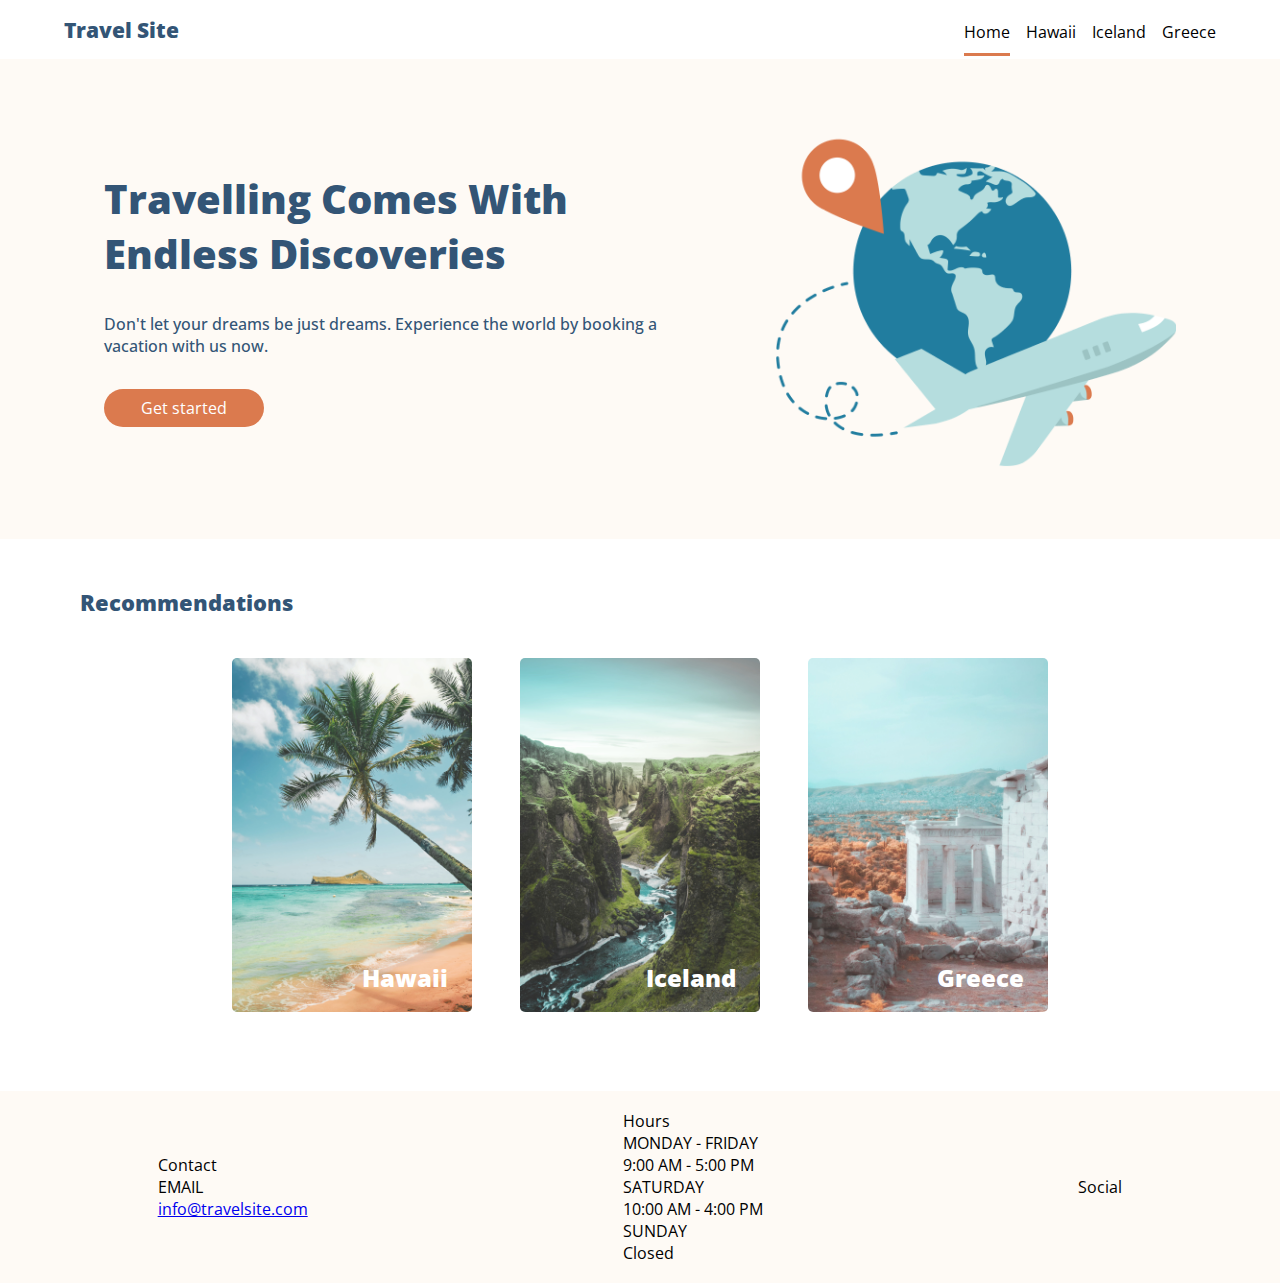
==== index.html @ d4d3b181 "update recommendations section" ====
<!DOCTYPE html>
<html lang="en">
  <head>
    <meta charset="UTF-8" />
    <meta name="viewport" content="width=device-width, initial-scale=1.0" />
    <link rel="stylesheet" href="./css/index.css" />
    <link rel="preconnect" href="https://fonts.googleapis.com">
    <link rel="preconnect" href="https://fonts.gstatic.com" crossorigin>
    <link href="https://fonts.googleapis.com/css2?family=Open+Sans:ital,wght@0,300;0,400;0,500;0,600;0,700;0,800;1,300;1,400;1,500;1,600;1,700;1,800&display=swap" rel="stylesheet">

    <title>Travel Site - Michael Sun Dela Cruz</title>
  </head>

  <body>
    <nav class="nav">
      <div class="nav__main">
        <h2 class="nav--travel-site"><a href="./index.html">Travel Site</a></h2>
      </div>
      <div class="nav__page-links">
        <a href="./index.html" class="nav--link">
          <div class="nav-link--box nav-link--active">Home</div></a
        >

        <a href="./pages/hawaii.html" class="nav--link"
          ><div class="nav-link--box">Hawaii</div></a
        >

        <a href="./pages/iceland.html" class="nav--link">
          <div class="nav-link--box">Iceland</div></a
        >

        <a href="./pages/greece.html" class="nav--link"
          ><div class="nav-link--box">Greece</div></a
        >
      </div>
    </nav>

    <main>
      <section class="hero">
        <div class="hero__description">
          <div class="hero__description__header">
            <h2 class="hero__description--header">
              Travelling Comes With Endless Discoveries
            </h2>
          </div>
          <div class="hero__description__text">
            <div class="hero__description--text">
              Don't let your dreams be just dreams. Experience the world by
              booking a vacation with us now.
            </div>
          </div>
          <div class="hero__description__button">
            <a href="" class="hero__button--link"><div class="hero__description--button">Get started</div></a>
          </div>
        </div>
        <div class="hero__image">
          <div class="hero--img"></div>
        </div>
      </section>

      <section class="recommendations-section">
        <h2 class="recommendations-section--recommendations">
          Recommendations
        </h2>

        <a href="./pages/hawaii.html">
          <div class="recommendations-section__card card--hawaii">Hawaii</div> </a
        ><a href="./pages/iceland.html">
          <div class="recommendations-section__card card--iceland">Iceland</div> </a
        ><a href="./pages/greece.html">
          <div class="recommendations-section__card card--greece">Greece</div>
        </a>
      </section>
    </main>
    <footer class="footer">
      <div class="footer__section">
        <div class="footer--header">Contact</div>
        <div class="footer--sub">EMAIL</div>
        <div class="footer--info">
          <a class="email-link" href="mailto:fake@email.address"
            >info@travelsite.com</a
          >
        </div>
      </div>
      <div class="footer__section">
        <div class="footer--header">Hours</div>
        <div class="footer__business-hours">
          <div class="footer__business-hours--m-f">
            <div class="footer--sub">MONDAY - FRIDAY</div>
            <div class="footer--info">9:00 AM - 5:00 PM</div>
          </div>
          <div class="footer__business-hours--sat">
            <div class="footer--sub">SATURDAY</div>
            <div class="footer--info">10:00 AM - 4:00 PM</div>
          </div>
          <div class="footer__business-hours--sun">
            <div class="footer--sub">SUNDAY</div>
            <div class="footer--info">Closed</div>
          </div>
        </div>
      </div>
      <div class="footer__section">
        <div class="footer--header">Social</div>
        <div class="footer--social-icons">
          <a href="instagram.com" target="_blank"
            ><div class="footer--icon"></div
          ></a>
          <a href="facebook.com" target="_blank"
            ><div class="footer--icon"></div
          ></a>
          <a href="twitter.com" target="_blank"
            ><div class="footer--icon"></div
          ></a>
        </div>
      </div>
    </footer>
  </body>
</html>
---- css/index.css ----
html,
body,
h2,
p {
  margin: 0;
  padding: 0;
}

* {
  font-family: "Open Sans";
}

.nav {
  width: 100%;
  height: 3.7rem;
  background: #ffffff;
  display: flex;
  flex-direction: row;
  justify-content: center;
  align-items: center;
  justify-content: space-between;
  align-items: baseline;
}
.nav__main {
  border-bottom: 0.22rem solid transparent;
}
.nav__main a,
.nav__main a:visited {
  color: #335576;
  text-decoration: none;
}
.nav--travel-site {
  color: #335576;
  font-weight: 800;
  font-size: 1.3rem;
  margin: 0 4rem;
  padding-top: 1rem;
}
.nav__page-links {
  display: flex;
  flex-direction: row;
  justify-content: center;
  align-items: center;
  gap: 1rem;
  margin: 0 4rem;
}
.nav__page-links a {
  font-size: 1rem;
  text-decoration: none;
  color: black;
}
.nav-link--box {
  padding: 1rem 0 0.6rem;
  border-bottom: 0.22rem solid transparent;
}
.nav-link--box:hover {
  border-bottom: 0.22rem solid #db7a4e;
  display: flex;
  flex-direction: row;
  justify-content: center;
  align-items: center;
  align-items: baseline;
}
.nav-link--active {
  border-bottom: 0.22rem solid #db7a4e;
}

.footer {
  width: 100%;
  height: 12rem;
  background: #fefaf5;
  display: flex;
  flex-direction: row;
  justify-content: center;
  align-items: center;
  justify-content: space-around;
}

.hero {
  background-color: #fefaf5;
  display: flex;
  flex-direction: row;
  justify-content: center;
  align-items: center;
  height: 30rem;
  gap: 7rem;
  color: #335576;
}
.hero__description {
  display: flex;
  flex-direction: column;
  justify-content: center;
  align-items: flex-start;
  gap: 2rem;
  width: 35rem;
  height: 100%;
}
.hero__description--header {
  font-size: 2.5rem;
  font-weight: 800;
}
.hero__description--text {
  font-size: 1rem;
  font-weight: 500;
}
.hero__description--button {
  display: flex;
  flex-direction: row;
  justify-content: center;
  align-items: center;
  background-color: #db7a4e;
  height: 2.4rem;
  width: 10rem;
  border-radius: 20rem;
}
.hero__button--link {
  font-size: 1rem;
  color: #ffffff;
  text-decoration: none;
}
.hero--img {
  background-image: url("../Images/hero.png");
  background-position: center;
  background-size: cover;
  background-repeat: no-repeat;
  width: 25rem;
  height: 21rem;
}

.recommendations-section {
  display: flex;
  flex-direction: row;
  justify-content: center;
  align-items: center;
  height: 32rem;
  padding-top: 2.5rem;
  color: #335576;
  position: relative;
  gap: 3rem;
}
.recommendations-section a {
  font-size: 1.5rem;
  font-weight: 800;
  color: #ffffff;
  text-decoration: none;
}
.recommendations-section--recommendations {
  position: absolute;
  top: 3rem;
  left: 5rem;
  font-size: 1.4rem;
  font-weight: 800;
}
.recommendations-section__card {
  display: flex;
  flex-direction: row;
  justify-content: center;
  align-items: center;
  align-items: flex-end;
  justify-content: flex-end;
  border-radius: 5px;
  padding: 0 1.5rem 1.1rem;
}

.card--hawaii {
  background-image: url("../Images/hawaii.jpg");
  background-position: center;
  background-size: cover;
  background-repeat: no-repeat;
  width: 12rem;
  height: 21rem;
}

.card--iceland {
  background-image: url("../Images/iceland.jpg");
  background-position: center;
  background-size: cover;
  background-repeat: no-repeat;
  width: 12rem;
  height: 21rem;
}

.card--greece {
  background-image: url("../Images/greece.jpg");
  background-position: center;
  background-size: cover;
  background-repeat: no-repeat;
  width: 12rem;
  height: 21rem;
}/*# sourceMappingURL=index.css.map */
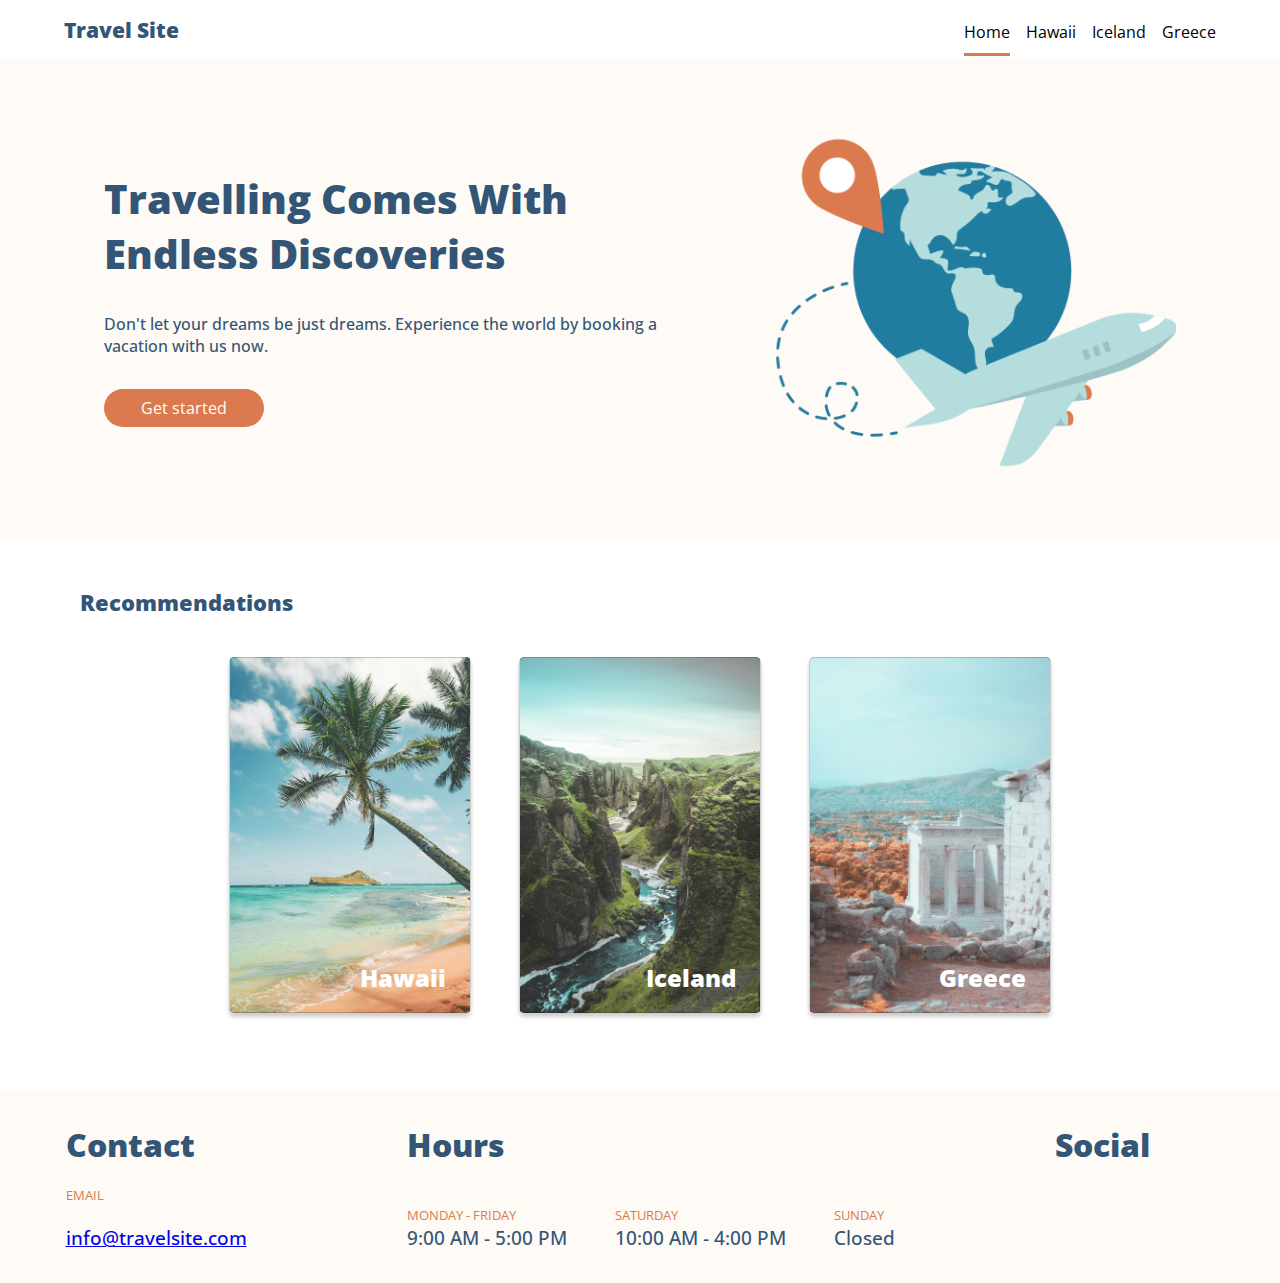
==== commit eed42643: "footer edits for 20230625" ====
--- a/index.html
+++ b/index.html
@@ -102,15 +102,15 @@
       <div class="footer__section">
         <div class="footer--header">Social</div>
         <div class="footer--social-icons">
-          <a href="instagram.com" target="_blank"
-            ><div class="footer--icon"></div
-          ></a>
-          <a href="facebook.com" target="_blank"
-            ><div class="footer--icon"></div
-          ></a>
-          <a href="twitter.com" target="_blank"
-            ><div class="footer--icon"></div
-          ></a>
+          <div><a href="instagram.com" target="_blank"
+            ><div class="footer--icon instagram-icon"></div
+          ></a></div>
+          <div><a href="facebook.com" target="_blank"
+            ><div class="footer--icon facebook-icon"></div
+          ></a></div>
+          <div><a href="twitter.com" target="_blank"
+            ><div class="footer--icon twitter-icon"></div
+          ></a></div>
         </div>
       </div>
     </footer>
--- a/css/index.css
+++ b/css/index.css
@@ -150,6 +150,7 @@
   left: 5rem;
   font-size: 1.4rem;
   font-weight: 800;
+  color: #335576;
 }
 .recommendations-section__card {
   display: flex;
@@ -158,6 +159,8 @@
   align-items: center;
   align-items: flex-end;
   justify-content: flex-end;
+  border: 1px solid rgba(0, 0, 0, 0.2);
+  box-shadow: 0px 4px 4px rgba(0, 0, 0, 0.2);
   border-radius: 5px;
   padding: 0 1.5rem 1.1rem;
 }
@@ -187,4 +190,74 @@
   background-repeat: no-repeat;
   width: 12rem;
   height: 21rem;
+}
+
+.footer {
+  display: flex;
+  flex-direction: row;
+  justify-content: center;
+  align-items: center;
+  align-items: flex-start;
+  gap: 10rem;
+}
+.footer__section {
+  height: 8rem;
+  display: flex;
+  flex-direction: column;
+  justify-content: space-between;
+  padding-top: 2rem;
+}
+.footer--header {
+  font-size: 2rem;
+  font-weight: 800;
+  color: #335576;
+}
+.footer--sub {
+  font-size: 0.8rem;
+  font-weight: 400;
+  color: #db7a4e;
+}
+.footer--info {
+  font-size: 1.2rem;
+  font-weight: 500;
+  color: #335576;
+}
+.footer__business-hours {
+  display: flex;
+  gap: 3rem;
+}
+.footer--social-icons {
+  display: flex;
+  gap: 2rem;
+  padding-top: 2rem;
+}
+
+.instagram-icon {
+  background-image: url("../icons/icon-instagram.png");
+  background-position: center;
+  background-size: cover;
+  background-repeat: no-repeat;
+  width: 2rem;
+  height: 2rem;
+  background-size: contain;
+}
+
+.facebook-icon {
+  background-image: url("../icons/icon-facebook.png");
+  background-position: center;
+  background-size: cover;
+  background-repeat: no-repeat;
+  width: 2rem;
+  height: 2rem;
+  background-size: contain;
+}
+
+.twitter-icon {
+  background-image: url("../icons/icon-twitter.png");
+  background-position: center;
+  background-size: cover;
+  background-repeat: no-repeat;
+  width: 2rem;
+  height: 2rem;
+  background-size: contain;
 }/*# sourceMappingURL=index.css.map */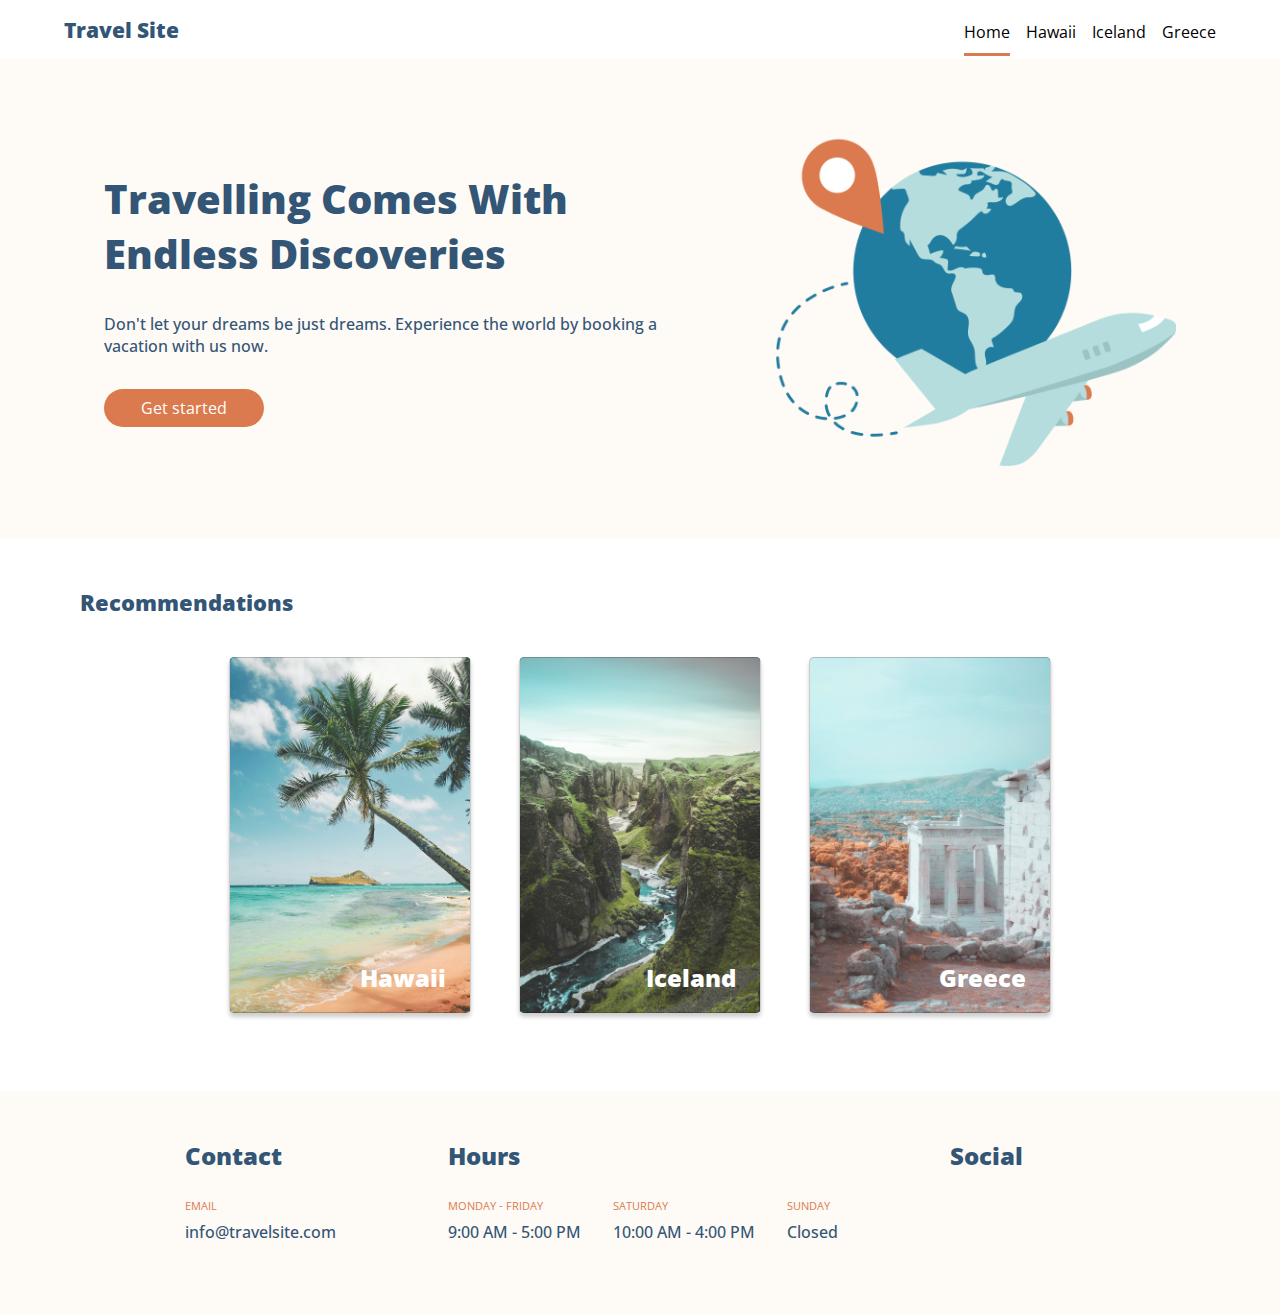
==== commit 2cf9d95f: "complete landing page" ====
--- a/index.html
+++ b/index.html
@@ -4,9 +4,12 @@
     <meta charset="UTF-8" />
     <meta name="viewport" content="width=device-width, initial-scale=1.0" />
     <link rel="stylesheet" href="./css/index.css" />
-    <link rel="preconnect" href="https://fonts.googleapis.com">
-    <link rel="preconnect" href="https://fonts.gstatic.com" crossorigin>
-    <link href="https://fonts.googleapis.com/css2?family=Open+Sans:ital,wght@0,300;0,400;0,500;0,600;0,700;0,800;1,300;1,400;1,500;1,600;1,700;1,800&display=swap" rel="stylesheet">
+    <link rel="preconnect" href="https://fonts.googleapis.com" />
+    <link rel="preconnect" href="https://fonts.gstatic.com" crossorigin />
+    <link
+      href="https://fonts.googleapis.com/css2?family=Open+Sans:ital,wght@0,300;0,400;0,500;0,600;0,700;0,800;1,300;1,400;1,500;1,600;1,700;1,800&display=swap"
+      rel="stylesheet"
+    />
 
     <title>Travel Site - Michael Sun Dela Cruz</title>
   </head>
@@ -38,19 +41,21 @@
     <main>
       <section class="hero">
         <div class="hero__description">
-          <div class="hero__description__header">
+          <div class="hero__header-container">
             <h2 class="hero__description--header">
               Travelling Comes With Endless Discoveries
             </h2>
           </div>
-          <div class="hero__description__text">
+          <div class="hero__text-container">
             <div class="hero__description--text">
               Don't let your dreams be just dreams. Experience the world by
               booking a vacation with us now.
             </div>
           </div>
-          <div class="hero__description__button">
-            <a href="" class="hero__button--link"><div class="hero__description--button">Get started</div></a>
+          <div class="hero__button-container">
+            <a href="" class="hero__button--link"
+              ><div class="hero__description--button">Get started</div></a
+            >
           </div>
         </div>
         <div class="hero__image">
@@ -64,9 +69,13 @@
         </h2>
 
         <a href="./pages/hawaii.html">
-          <div class="recommendations-section__card card--hawaii">Hawaii</div> </a
+          <div class="recommendations-section__card card--hawaii">
+            Hawaii
+          </div> </a
         ><a href="./pages/iceland.html">
-          <div class="recommendations-section__card card--iceland">Iceland</div> </a
+          <div class="recommendations-section__card card--iceland">
+            Iceland
+          </div> </a
         ><a href="./pages/greece.html">
           <div class="recommendations-section__card card--greece">Greece</div>
         </a>
@@ -75,11 +84,13 @@
     <footer class="footer">
       <div class="footer__section">
         <div class="footer--header">Contact</div>
-        <div class="footer--sub">EMAIL</div>
-        <div class="footer--info">
-          <a class="email-link" href="mailto:fake@email.address"
-            >info@travelsite.com</a
-          >
+        <div class="footer__email-container">
+          <div class="footer--sub">EMAIL</div>
+          <div class="footer--info">
+            <a class="email-link" href="mailto:fake@email.address"
+              >info@travelsite.com</a
+            >
+          </div>
         </div>
       </div>
       <div class="footer__section">
@@ -102,15 +113,21 @@
       <div class="footer__section">
         <div class="footer--header">Social</div>
         <div class="footer--social-icons">
-          <div><a href="instagram.com" target="_blank"
-            ><div class="footer--icon instagram-icon"></div
-          ></a></div>
-          <div><a href="facebook.com" target="_blank"
-            ><div class="footer--icon facebook-icon"></div
-          ></a></div>
-          <div><a href="twitter.com" target="_blank"
-            ><div class="footer--icon twitter-icon"></div
-          ></a></div>
+          <div>
+            <a href="instagram.com" target="_blank"
+              ><div class="footer--icon instagram-icon"></div
+            ></a>
+          </div>
+          <div>
+            <a href="facebook.com" target="_blank"
+              ><div class="footer--icon facebook-icon"></div
+            ></a>
+          </div>
+          <div>
+            <a href="twitter.com" target="_blank"
+              ><div class="footer--icon twitter-icon"></div
+            ></a>
+          </div>
         </div>
       </div>
     </footer>
--- a/css/index.css
+++ b/css/index.css
@@ -16,8 +16,6 @@
   background: #ffffff;
   display: flex;
   flex-direction: row;
-  justify-content: center;
-  align-items: center;
   justify-content: space-between;
   align-items: baseline;
 }
@@ -58,7 +56,6 @@
   display: flex;
   flex-direction: row;
   justify-content: center;
-  align-items: center;
   align-items: baseline;
 }
 .nav-link--active {
@@ -67,13 +64,78 @@
 
 .footer {
   width: 100%;
-  height: 12rem;
+  height: 14rem;
   background: #fefaf5;
   display: flex;
   flex-direction: row;
   justify-content: center;
-  align-items: center;
-  justify-content: space-around;
+  align-items: flex-start;
+  gap: 7rem;
+}
+.footer a {
+  color: #335576;
+  text-decoration: none;
+}
+.footer__section {
+  height: 6.5rem;
+  display: flex;
+  flex-direction: column;
+  justify-content: space-between;
+  padding-top: 3rem;
+}
+.footer--header {
+  font-size: 1.5rem;
+  font-weight: 800;
+  color: #335576;
+}
+.footer--sub {
+  font-size: 0.7rem;
+  font-weight: 400;
+  color: #db7a4e;
+}
+.footer--info {
+  font-size: 1rem;
+  font-weight: 500;
+  color: #335576;
+  padding-top: 0.5rem;
+}
+.footer__business-hours {
+  display: flex;
+  gap: 2rem;
+}
+.footer--social-icons {
+  display: flex;
+  gap: 2rem;
+}
+
+.instagram-icon {
+  background-image: url("../icons/icon-instagram.png");
+  background-position: center;
+  background-size: cover;
+  background-repeat: no-repeat;
+  width: 1.7rem;
+  height: 1.7rem;
+  background-size: contain;
+}
+
+.facebook-icon {
+  background-image: url("../icons/icon-facebook.png");
+  background-position: center;
+  background-size: cover;
+  background-repeat: no-repeat;
+  width: 1.7rem;
+  height: 1.7rem;
+  background-size: contain;
+}
+
+.twitter-icon {
+  background-image: url("../icons/icon-twitter.png");
+  background-position: center;
+  background-size: cover;
+  background-repeat: no-repeat;
+  width: 1.7rem;
+  height: 1.7rem;
+  background-size: contain;
 }
 
 .hero {
@@ -155,8 +217,6 @@
 .recommendations-section__card {
   display: flex;
   flex-direction: row;
-  justify-content: center;
-  align-items: center;
   align-items: flex-end;
   justify-content: flex-end;
   border: 1px solid rgba(0, 0, 0, 0.2);
@@ -190,74 +250,4 @@
   background-repeat: no-repeat;
   width: 12rem;
   height: 21rem;
-}
-
-.footer {
-  display: flex;
-  flex-direction: row;
-  justify-content: center;
-  align-items: center;
-  align-items: flex-start;
-  gap: 10rem;
-}
-.footer__section {
-  height: 8rem;
-  display: flex;
-  flex-direction: column;
-  justify-content: space-between;
-  padding-top: 2rem;
-}
-.footer--header {
-  font-size: 2rem;
-  font-weight: 800;
-  color: #335576;
-}
-.footer--sub {
-  font-size: 0.8rem;
-  font-weight: 400;
-  color: #db7a4e;
-}
-.footer--info {
-  font-size: 1.2rem;
-  font-weight: 500;
-  color: #335576;
-}
-.footer__business-hours {
-  display: flex;
-  gap: 3rem;
-}
-.footer--social-icons {
-  display: flex;
-  gap: 2rem;
-  padding-top: 2rem;
-}
-
-.instagram-icon {
-  background-image: url("../icons/icon-instagram.png");
-  background-position: center;
-  background-size: cover;
-  background-repeat: no-repeat;
-  width: 2rem;
-  height: 2rem;
-  background-size: contain;
-}
-
-.facebook-icon {
-  background-image: url("../icons/icon-facebook.png");
-  background-position: center;
-  background-size: cover;
-  background-repeat: no-repeat;
-  width: 2rem;
-  height: 2rem;
-  background-size: contain;
-}
-
-.twitter-icon {
-  background-image: url("../icons/icon-twitter.png");
-  background-position: center;
-  background-size: cover;
-  background-repeat: no-repeat;
-  width: 2rem;
-  height: 2rem;
-  background-size: contain;
 }/*# sourceMappingURL=index.css.map */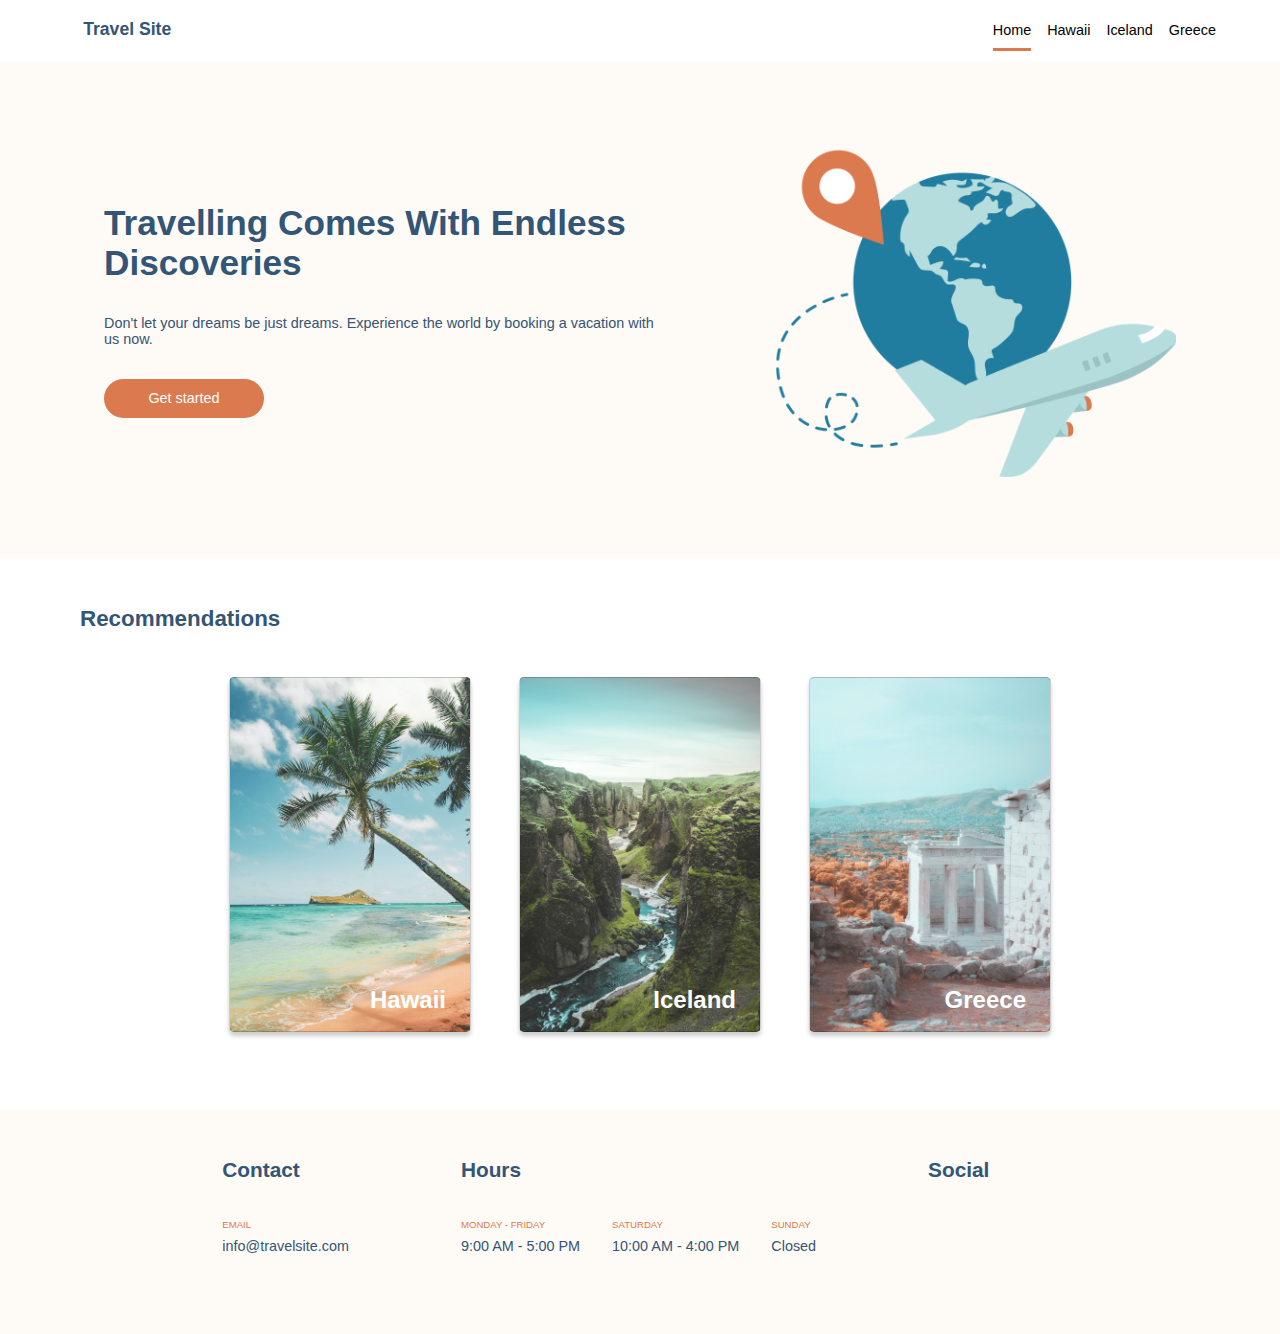
==== commit 75002136: "change font to Verdana, font-size adjustments" ====
--- a/index.html
+++ b/index.html
@@ -114,17 +114,17 @@
         <div class="footer--header">Social</div>
         <div class="footer--social-icons">
           <div>
-            <a href="instagram.com" target="_blank"
+            <a href="https://www.instagram.com" target="_blank"
               ><div class="footer--icon instagram-icon"></div
             ></a>
           </div>
           <div>
-            <a href="facebook.com" target="_blank"
+            <a href="https://www.facebook.com" target="_blank"
               ><div class="footer--icon facebook-icon"></div
             ></a>
           </div>
           <div>
-            <a href="twitter.com" target="_blank"
+            <a href="https://www.twitter.com" target="_blank"
               ><div class="footer--icon twitter-icon"></div
             ></a>
           </div>
--- a/css/index.css
+++ b/css/index.css
@@ -7,20 +7,23 @@
 }
 
 * {
-  font-family: "Open Sans";
+  font-family: Verdana, Geneva, sans-serif;
 }
 
 .nav {
   width: 100%;
-  height: 3.7rem;
+  height: 3.9rem;
   background: #ffffff;
   display: flex;
   flex-direction: row;
   justify-content: space-between;
+  align-content: center;
   align-items: baseline;
+  position: fixed;
 }
 .nav__main {
-  border-bottom: 0.22rem solid transparent;
+  border-bottom: 0.2rem solid transparent;
+  margin: 1.2rem;
 }
 .nav__main a,
 .nav__main a:visited {
@@ -30,9 +33,8 @@
 .nav--travel-site {
   color: #335576;
   font-weight: 800;
-  font-size: 1.3rem;
+  font-size: 1.1rem;
   margin: 0 4rem;
-  padding-top: 1rem;
 }
 .nav__page-links {
   display: flex;
@@ -43,23 +45,23 @@
   margin: 0 4rem;
 }
 .nav__page-links a {
-  font-size: 1rem;
+  font-size: 0.9rem;
   text-decoration: none;
   color: black;
 }
 .nav-link--box {
   padding: 1rem 0 0.6rem;
-  border-bottom: 0.22rem solid transparent;
+  border-bottom: 0.2rem solid transparent;
 }
 .nav-link--box:hover {
-  border-bottom: 0.22rem solid #db7a4e;
+  border-bottom: 0.2rem solid #db7a4e;
   display: flex;
   flex-direction: row;
   justify-content: center;
   align-items: baseline;
 }
 .nav-link--active {
-  border-bottom: 0.22rem solid #db7a4e;
+  border-bottom: 0.2rem solid #db7a4e;
 }
 
 .footer {
@@ -77,24 +79,24 @@
   text-decoration: none;
 }
 .footer__section {
-  height: 6.5rem;
+  height: 6rem;
   display: flex;
   flex-direction: column;
   justify-content: space-between;
   padding-top: 3rem;
 }
 .footer--header {
-  font-size: 1.5rem;
+  font-size: 1.3rem;
   font-weight: 800;
   color: #335576;
 }
 .footer--sub {
-  font-size: 0.7rem;
+  font-size: 0.6rem;
   font-weight: 400;
   color: #db7a4e;
 }
 .footer--info {
-  font-size: 1rem;
+  font-size: 0.9rem;
   font-weight: 500;
   color: #335576;
   padding-top: 0.5rem;
@@ -105,7 +107,7 @@
 }
 .footer--social-icons {
   display: flex;
-  gap: 2rem;
+  gap: 1.5rem;
 }
 
 .instagram-icon {
@@ -144,9 +146,10 @@
   flex-direction: row;
   justify-content: center;
   align-items: center;
-  height: 30rem;
+  height: 31rem;
   gap: 7rem;
   color: #335576;
+  padding-top: 3.9rem;
 }
 .hero__description {
   display: flex;
@@ -158,11 +161,11 @@
   height: 100%;
 }
 .hero__description--header {
-  font-size: 2.5rem;
+  font-size: 2.2rem;
   font-weight: 800;
 }
 .hero__description--text {
-  font-size: 1rem;
+  font-size: 0.9rem;
   font-weight: 500;
 }
 .hero__description--button {
@@ -176,7 +179,7 @@
   border-radius: 20rem;
 }
 .hero__button--link {
-  font-size: 1rem;
+  font-size: 0.9rem;
   color: #ffffff;
   text-decoration: none;
 }
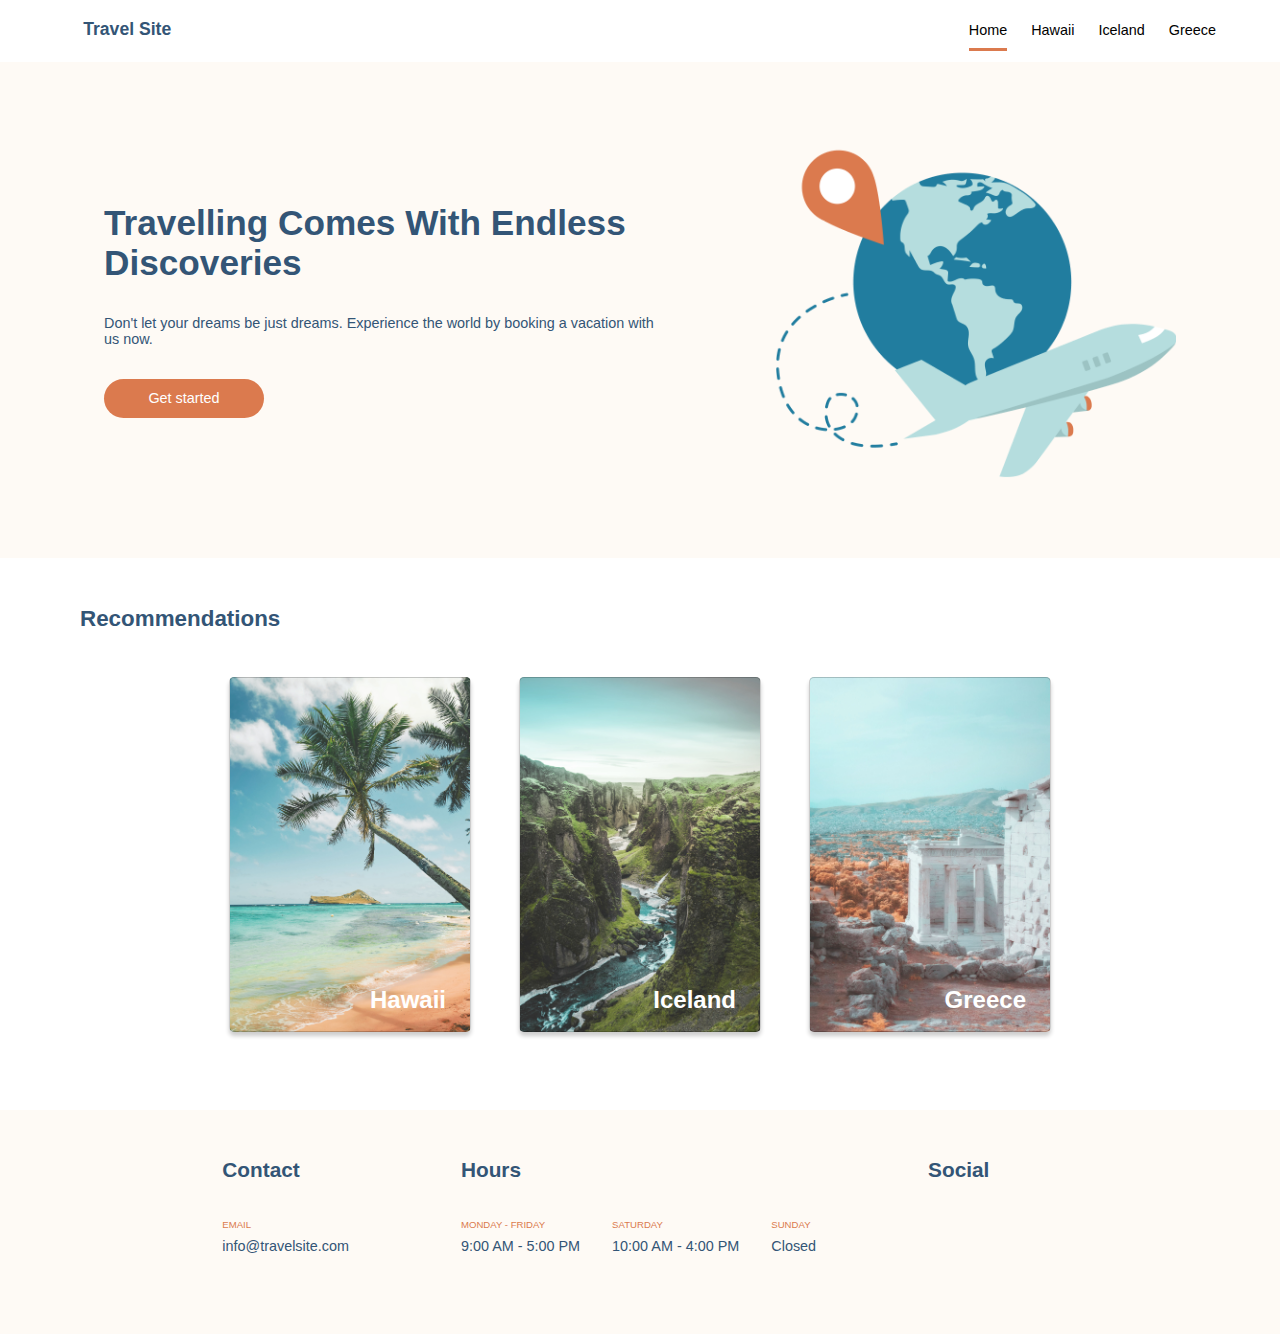
==== commit 38ffd1e3: "progress on Hawaii destination page" ====
--- a/index.html
+++ b/index.html
@@ -4,12 +4,7 @@
     <meta charset="UTF-8" />
     <meta name="viewport" content="width=device-width, initial-scale=1.0" />
     <link rel="stylesheet" href="./css/index.css" />
-    <link rel="preconnect" href="https://fonts.googleapis.com" />
-    <link rel="preconnect" href="https://fonts.gstatic.com" crossorigin />
-    <link
-      href="https://fonts.googleapis.com/css2?family=Open+Sans:ital,wght@0,300;0,400;0,500;0,600;0,700;0,800;1,300;1,400;1,500;1,600;1,700;1,800&display=swap"
-      rel="stylesheet"
-    />
+
 
     <title>Travel Site - Michael Sun Dela Cruz</title>
   </head>
@@ -20,21 +15,31 @@
         <h2 class="nav--travel-site"><a href="./index.html">Travel Site</a></h2>
       </div>
       <div class="nav__page-links">
-        <a href="./index.html" class="nav--link">
-          <div class="nav-link--box nav-link--active">Home</div></a
-        >
+        <ul class="nav__page-links-ul">
+          <li>
+            <a href="./index.html" class="nav--link">
+              <div class="nav-link--box nav-link--active">Home</div></a
+            >
+          </li>
 
-        <a href="./pages/hawaii.html" class="nav--link"
-          ><div class="nav-link--box">Hawaii</div></a
-        >
+          <li>
+            <a href="./pages/hawaii.html" class="nav--link"
+              ><div class="nav-link--box">Hawaii</div></a
+            >
+          </li>
 
-        <a href="./pages/iceland.html" class="nav--link">
-          <div class="nav-link--box">Iceland</div></a
-        >
+          <li>
+            <a href="./pages/iceland.html" class="nav--link">
+              <div class="nav-link--box">Iceland</div></a
+            >
+          </li>
 
-        <a href="./pages/greece.html" class="nav--link"
-          ><div class="nav-link--box">Greece</div></a
-        >
+          <li>
+            <a href="./pages/greece.html" class="nav--link"
+              ><div class="nav-link--box">Greece</div></a
+            >
+          </li>
+        </ul>
       </div>
     </nav>
 
--- a/css/index.css
+++ b/css/index.css
@@ -1,7 +1,7 @@
 html,
 body,
 h2,
-p {
+p, ul, li {
   margin: 0;
   padding: 0;
 }
@@ -20,6 +20,16 @@
   align-content: center;
   align-items: baseline;
   position: fixed;
+}
+.nav ul {
+  display: flex;
+  justify-content: space-between;
+  position: relative;
+  gap: 1.5rem;
+}
+.nav ul li {
+  display: inline;
+  position: relative;
 }
 .nav__main {
   border-bottom: 0.2rem solid transparent;
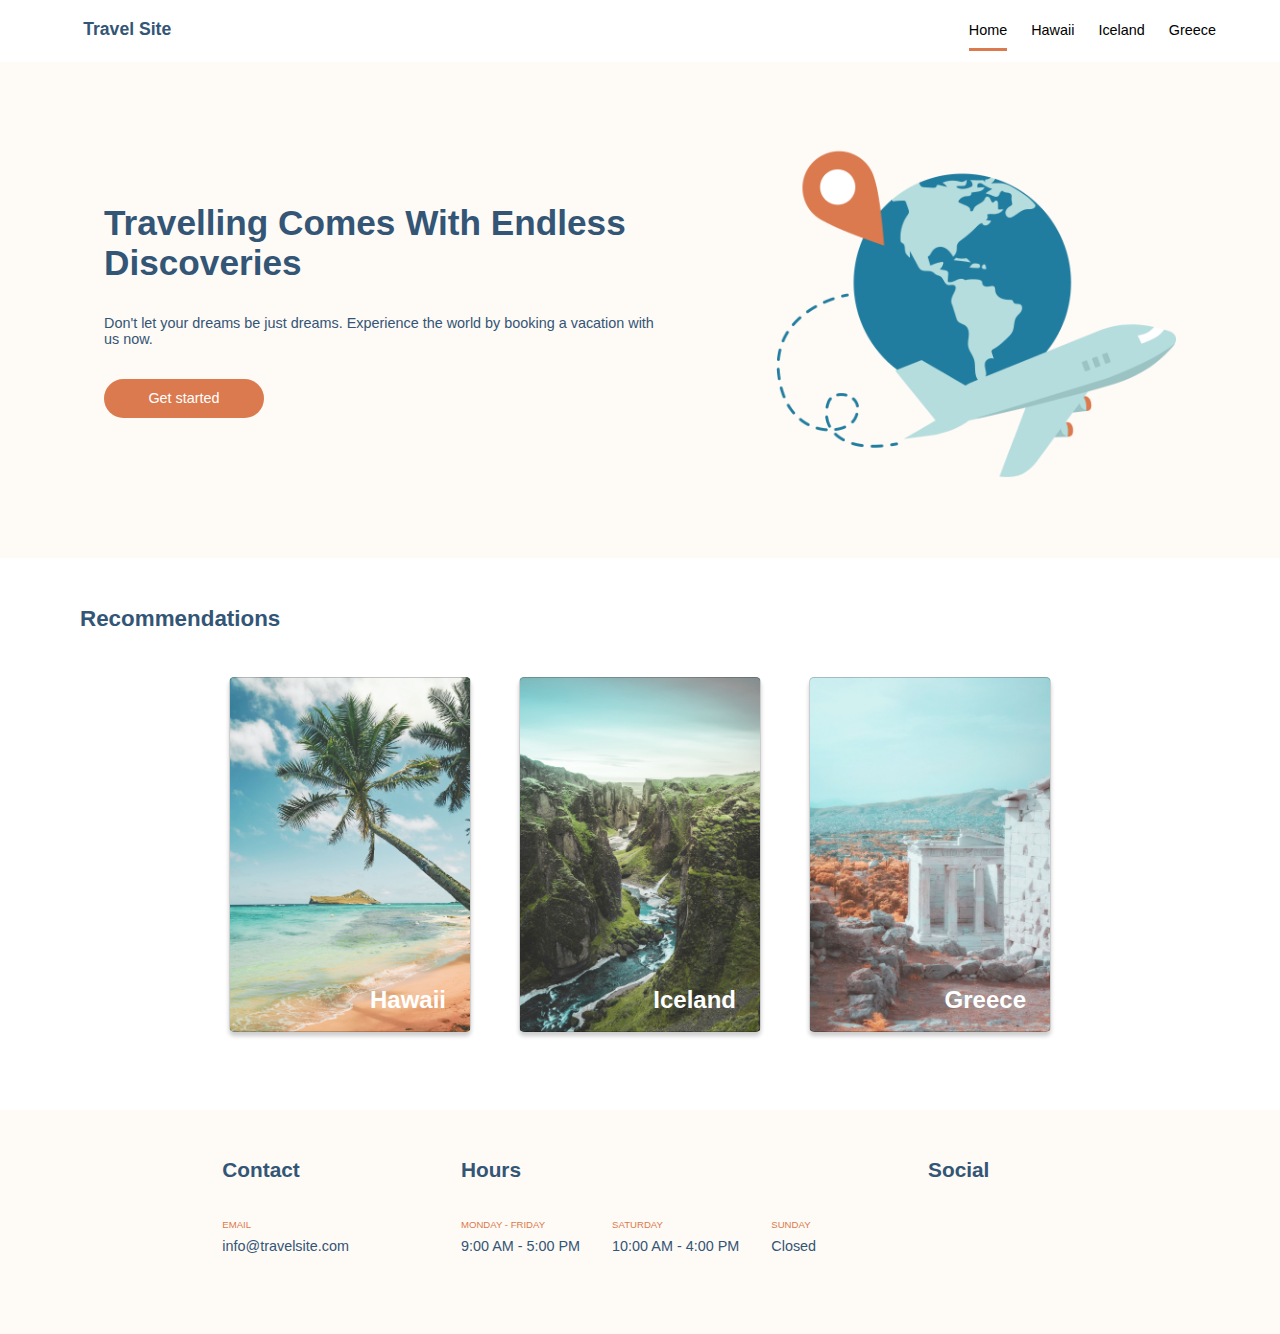
==== commit c3e25218: "complete responsive design elements for main page" ====
--- a/index.html
+++ b/index.html
@@ -3,45 +3,47 @@
   <head>
     <meta charset="UTF-8" />
     <meta name="viewport" content="width=device-width, initial-scale=1.0" />
-    <link rel="stylesheet" href="./css/index.css" />
+    <link rel="stylesheet" href="./css/main.css" />
 
 
     <title>Travel Site - Michael Sun Dela Cruz</title>
   </head>
 
-  <body>
-    <nav class="nav">
-      <div class="nav__main">
-        <h2 class="nav--travel-site"><a href="./index.html">Travel Site</a></h2>
-      </div>
-      <div class="nav__page-links">
-        <ul class="nav__page-links-ul">
-          <li>
-            <a href="./index.html" class="nav--link">
-              <div class="nav-link--box nav-link--active">Home</div></a
-            >
-          </li>
+  <nav class="nav">
+    <div class="nav__main">
+      <h2 class="nav--travel-site">
+        <a href="./index.html">Travel Site</a>
+      </h2>
+    </div>
+    <div class="nav__page-links">
+      <ul class="nav__page-links-ul">
+        <li>
+          <a href="./index.html" class="nav--link">
+            <div class="nav-link--box nav-link--active">Home</div></a
+          >
+        </li>
 
-          <li>
-            <a href="./pages/hawaii.html" class="nav--link"
-              ><div class="nav-link--box">Hawaii</div></a
-            >
-          </li>
+        <li>
+          <a href="./pages/hawaii.html" class="nav--link"
+            ><div class="nav-link--box">Hawaii</div></a
+          >
+        </li>
 
-          <li>
-            <a href="./pages/iceland.html" class="nav--link">
-              <div class="nav-link--box">Iceland</div></a
-            >
-          </li>
+        <li>
+          <a href="./pages/iceland.html" class="nav--link">
+            <div class="nav-link--box">Iceland</div></a
+          >
+        </li>
 
-          <li>
-            <a href="./pages/greece.html" class="nav--link"
-              ><div class="nav-link--box">Greece</div></a
-            >
-          </li>
-        </ul>
-      </div>
-    </nav>
+        <li>
+          <a href="./pages/greece.html" class="nav--link"
+            ><div class="nav-link--box">Greece</div></a
+          >
+        </li>
+      </ul>
+    </div>
+  </nav>
+
 
     <main>
       <section class="hero">
--- a/css/main.css
+++ b/css/main.css
@@ -0,0 +1,411 @@
+html,
+body,
+h2,
+p, ul, li {
+  margin: 0;
+  padding: 0;
+}
+
+* {
+  font-family: Verdana, Geneva, sans-serif;
+}
+
+.nav {
+  width: 100%;
+  height: 3.9rem;
+  background: #ffffff;
+  display: flex;
+  flex-direction: row;
+  justify-content: space-between;
+  align-content: center;
+  align-items: baseline;
+  position: fixed;
+  z-index: 5;
+}
+@media only screen and (max-width: 1000px) {
+  .nav {
+    justify-content: center;
+  }
+}
+@media only screen and (max-width: 582px) {
+  .nav {
+    justify-content: center;
+  }
+}
+.nav ul {
+  display: flex;
+  justify-content: space-between;
+  position: relative;
+  gap: 1.5rem;
+}
+.nav ul li {
+  display: inline;
+  position: relative;
+}
+.nav__main {
+  border-bottom: 0.2rem solid transparent;
+  margin: 1.2rem;
+}
+@media only screen and (max-width: 1000px) {
+  .nav__main {
+    margin: 1.2rem 0rem;
+  }
+}
+@media only screen and (max-width: 582px) {
+  .nav__main {
+    display: none;
+    flex-basis: 0;
+  }
+}
+.nav__main a,
+.nav__main a:visited {
+  color: #335576;
+  text-decoration: none;
+}
+.nav--travel-site {
+  color: #335576;
+  font-weight: 800;
+  font-size: 1.1rem;
+  margin: 0 4rem;
+}
+@media only screen and (max-width: 450px) {
+  .nav--travel-site {
+    display: none;
+    flex-basis: 0;
+  }
+}
+@media only screen and (max-width: 1000px) {
+  .nav--travel-site {
+    width: 7rem;
+  }
+}
+.nav__page-links {
+  display: flex;
+  flex-direction: row;
+  justify-content: center;
+  align-items: center;
+  gap: 1rem;
+  margin: 0 4rem;
+}
+.nav__page-links a {
+  font-size: 0.9rem;
+  text-decoration: none;
+  color: black;
+}
+.nav-link--box {
+  padding: 1rem 0 0.6rem;
+  border-bottom: 0.2rem solid transparent;
+}
+.nav-link--box:hover {
+  border-bottom: 0.2rem solid #db7a4e;
+  display: flex;
+  flex-direction: row;
+  justify-content: center;
+  align-items: baseline;
+}
+.nav-link--active {
+  border-bottom: 0.2rem solid #db7a4e;
+}
+
+.footer {
+  width: 100%;
+  height: 14rem;
+  background: #fefaf5;
+  display: flex;
+  flex-direction: row;
+  justify-content: center;
+  align-items: flex-start;
+  gap: 7rem;
+}
+@media only screen and (max-width: 1000px) {
+  .footer {
+    gap: 2rem;
+  }
+}
+@media only screen and (max-width: 710px) {
+  .footer {
+    flex-direction: column;
+    align-items: center;
+    height: 40rem;
+  }
+}
+.footer a {
+  color: #335576;
+  text-decoration: none;
+}
+.footer__section {
+  height: 6rem;
+  display: flex;
+  flex-direction: column;
+  justify-content: space-between;
+  padding-top: 3rem;
+}
+.footer--header {
+  font-size: 1.3rem;
+  font-weight: 800;
+  color: #335576;
+}
+.footer--sub {
+  font-size: 0.6rem;
+  font-weight: 400;
+  color: #db7a4e;
+}
+.footer--info {
+  font-size: 0.9rem;
+  font-weight: 500;
+  color: #335576;
+  padding-top: 0.5rem;
+}
+.footer__business-hours {
+  display: flex;
+  gap: 2rem;
+}
+@media only screen and (max-width: 1000px) {
+  .footer__business-hours {
+    gap: 0.8rem;
+  }
+}
+.footer--social-icons {
+  display: flex;
+  gap: 1.5rem;
+}
+
+.instagram-icon {
+  background-image: url("../icons/icon-instagram.png");
+  background-position: center;
+  background-size: contain;
+  background-repeat: no-repeat;
+  width: 1.7rem;
+  height: 1.7rem;
+}
+
+.facebook-icon {
+  background-image: url("../icons/icon-facebook.png");
+  background-position: center;
+  background-size: contain;
+  background-repeat: no-repeat;
+  width: 1.7rem;
+  height: 1.7rem;
+}
+
+.twitter-icon {
+  background-image: url("../icons/icon-twitter.png");
+  background-position: center;
+  background-size: contain;
+  background-repeat: no-repeat;
+  width: 1.7rem;
+  height: 1.7rem;
+}
+
+.hero {
+  background-color: #fefaf5;
+  display: flex;
+  flex-direction: row;
+  justify-content: center;
+  align-items: center;
+  height: 31rem;
+  gap: 7rem;
+  color: #335576;
+  padding-top: 3.9rem;
+}
+@media only screen and (max-width: 1000px) {
+  .hero {
+    display: relative;
+    gap: 2rem;
+  }
+}
+@media only screen and (max-width: 710px) {
+  .hero {
+    display: flex;
+    flex-wrap: wrap;
+    justify-content: center;
+    height: 50rem;
+    flex-direction: row;
+    align-content: flex-start;
+  }
+}
+.hero__description {
+  display: flex;
+  flex-direction: column;
+  justify-content: center;
+  align-items: flex-start;
+  gap: 2rem;
+  width: 35rem;
+  height: 100%;
+}
+@media only screen and (max-width: 710px) {
+  .hero__description {
+    height: 50%;
+  }
+}
+@media only screen and (max-width: 1000px) {
+  .hero__description {
+    width: 25rem;
+  }
+}
+@media only screen and (max-width: 450px) {
+  .hero__description {
+    display: flex;
+    align-items: center;
+    text-align: center;
+  }
+}
+.hero__description--header {
+  font-size: 2.2rem;
+  font-weight: 800;
+}
+@media only screen and (max-width: 450px) {
+  .hero__description--header {
+    padding: 0 2rem;
+  }
+}
+.hero__description--text {
+  font-size: 0.9rem;
+  font-weight: 500;
+}
+@media only screen and (max-width: 450px) {
+  .hero__description--text {
+    padding: 0 2rem;
+  }
+}
+.hero__description--button {
+  display: flex;
+  flex-direction: row;
+  justify-content: center;
+  align-items: center;
+  background-color: #db7a4e;
+  height: 2.4rem;
+  width: 10rem;
+  border-radius: 20rem;
+}
+.hero__button--link {
+  font-size: 0.9rem;
+  color: #ffffff;
+  text-decoration: none;
+}
+.hero--img {
+  background-image: url("../Images/hero.png");
+  background-position: center;
+  background-size: contain;
+  background-repeat: no-repeat;
+  width: 25rem;
+  height: 21rem;
+}
+@media only screen and (max-width: 1000px) {
+  .hero--img {
+    background-image: url("../Images/hero.png");
+    background-position: center;
+    background-size: contain;
+    background-repeat: no-repeat;
+    width: 18rem;
+    height: 20rem;
+  }
+}
+
+.recommendations-section {
+  display: flex;
+  flex-direction: row;
+  justify-content: center;
+  align-items: center;
+  height: 32rem;
+  padding-top: 2.5rem;
+  color: #335576;
+  position: relative;
+  gap: 3rem;
+}
+@media only screen and (max-width: 800px) {
+  .recommendations-section {
+    height: 55rem;
+  }
+}
+@media only screen and (max-width: 1000px) {
+  .recommendations-section {
+    gap: 1.5rem;
+  }
+}
+@media only screen and (max-width: 800px) {
+  .recommendations-section {
+    flex-direction: column;
+  }
+}
+.recommendations-section a {
+  font-size: 1.5rem;
+  font-weight: 800;
+  color: #ffffff;
+  text-decoration: none;
+}
+.recommendations-section--recommendations {
+  position: absolute;
+  top: 3rem;
+  left: 5rem;
+  font-size: 1.4rem;
+  font-weight: 800;
+  color: #335576;
+}
+.recommendations-section__card {
+  display: flex;
+  flex-direction: row;
+  align-items: flex-end;
+  justify-content: flex-end;
+  border: 1px solid rgba(0, 0, 0, 0.2);
+  box-shadow: 0px 4px 4px rgba(0, 0, 0, 0.2);
+  border-radius: 5px;
+  padding: 0 1.5rem 1.1rem;
+}
+
+.card--hawaii {
+  background-image: url("../Images/hawaii.jpg");
+  background-position: center;
+  background-size: cover;
+  background-repeat: no-repeat;
+  width: 12rem;
+  height: 21rem;
+}
+@media only screen and (max-width: 800px) {
+  .card--hawaii {
+    background-image: url("../Images/hawaii.jpg");
+    background-position: center;
+    background-size: cover;
+    background-repeat: no-repeat;
+    width: 21rem;
+    height: 12rem;
+  }
+}
+
+.card--iceland {
+  background-image: url("../Images/iceland.jpg");
+  background-position: center;
+  background-size: cover;
+  background-repeat: no-repeat;
+  width: 12rem;
+  height: 21rem;
+}
+@media only screen and (max-width: 800px) {
+  .card--iceland {
+    background-image: url("../Images/iceland.jpg");
+    background-position: center;
+    background-size: cover;
+    background-repeat: no-repeat;
+    width: 21rem;
+    height: 12rem;
+  }
+}
+
+.card--greece {
+  background-image: url("../Images/greece.jpg");
+  background-position: center;
+  background-size: cover;
+  background-repeat: no-repeat;
+  width: 12rem;
+  height: 21rem;
+}
+@media only screen and (max-width: 800px) {
+  .card--greece {
+    background-image: url("../Images/greece.jpg");
+    background-position: center;
+    background-size: cover;
+    background-repeat: no-repeat;
+    width: 21rem;
+    height: 12rem;
+  }
+}/*# sourceMappingURL=main.css.map */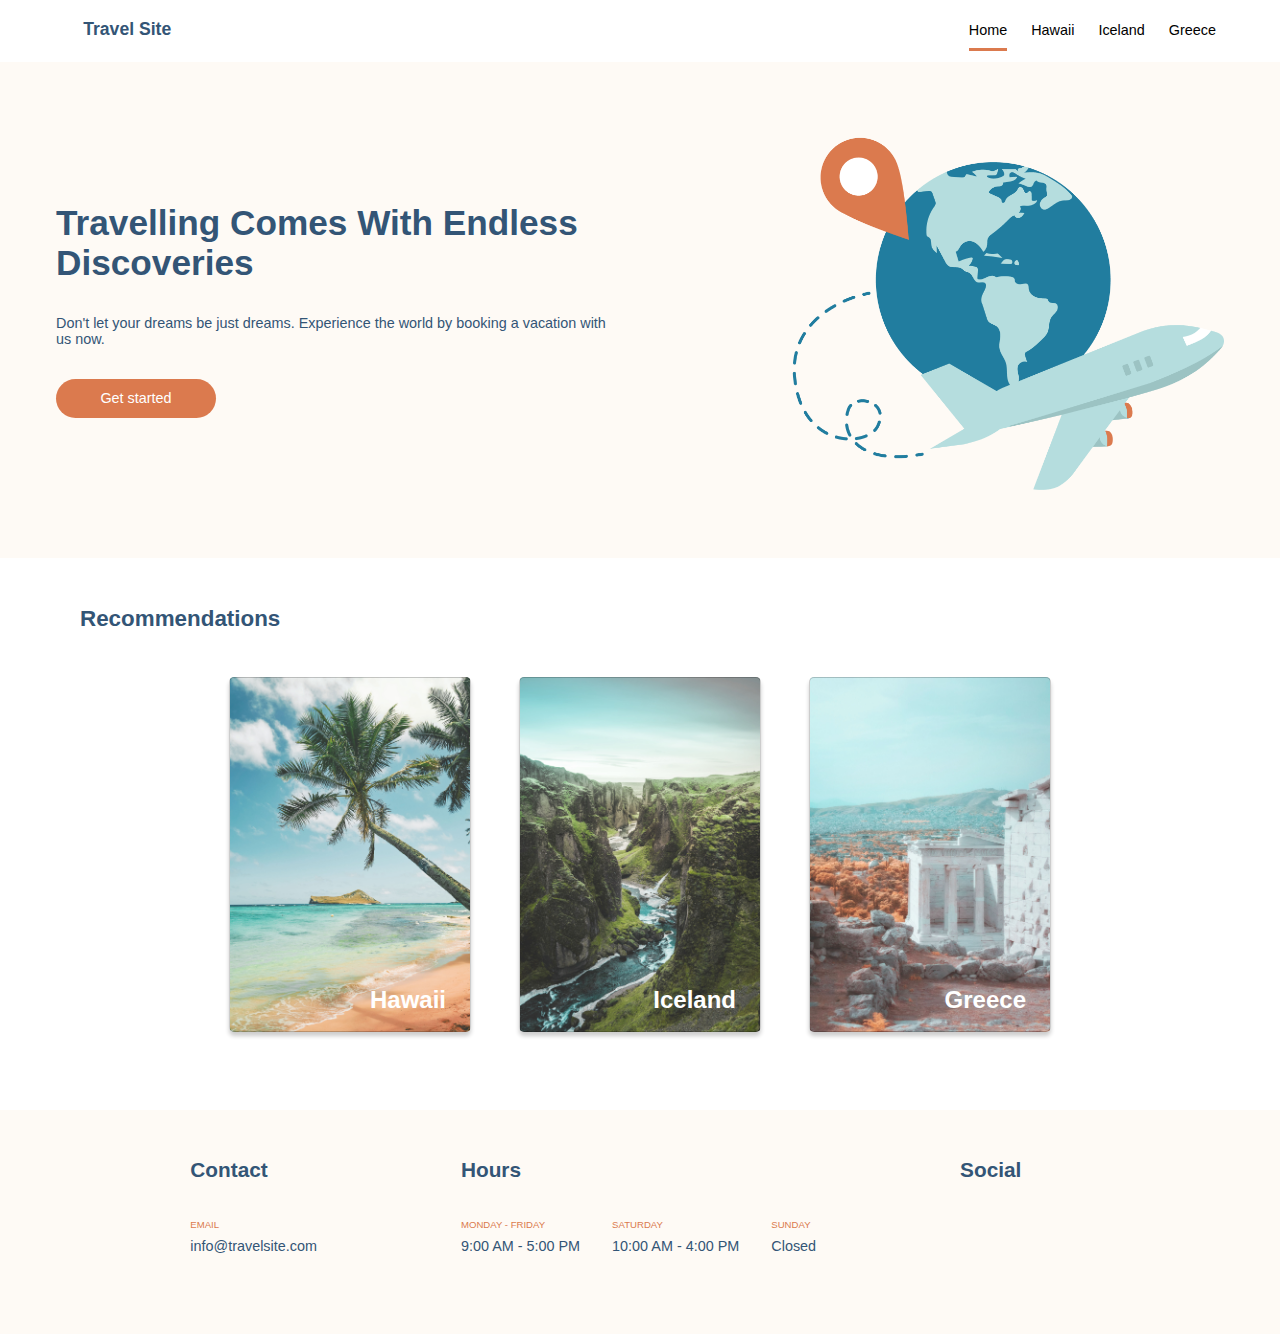
==== commit e5e6594a: "begin formatting form" ====
--- a/index.html
+++ b/index.html
@@ -5,45 +5,43 @@
     <meta name="viewport" content="width=device-width, initial-scale=1.0" />
     <link rel="stylesheet" href="./css/main.css" />
 
-
     <title>Travel Site - Michael Sun Dela Cruz</title>
   </head>
+  <body>
+    <nav class="nav">
+      <div class="nav__main">
+        <h2 class="nav--travel-site">
+          <a href="./index.html">Travel Site</a>
+        </h2>
+      </div>
+      <div class="nav__page-links">
+        <ul class="nav__page-links-ul">
+          <li>
+            <a href="./index.html" class="nav--link">
+              <div class="nav-link--box nav-link--active">Home</div></a
+            >
+          </li>
 
-  <nav class="nav">
-    <div class="nav__main">
-      <h2 class="nav--travel-site">
-        <a href="./index.html">Travel Site</a>
-      </h2>
-    </div>
-    <div class="nav__page-links">
-      <ul class="nav__page-links-ul">
-        <li>
-          <a href="./index.html" class="nav--link">
-            <div class="nav-link--box nav-link--active">Home</div></a
-          >
-        </li>
+          <li>
+            <a href="./pages/hawaii.html" class="nav--link"
+              ><div class="nav-link--box">Hawaii</div></a
+            >
+          </li>
 
-        <li>
-          <a href="./pages/hawaii.html" class="nav--link"
-            ><div class="nav-link--box">Hawaii</div></a
-          >
-        </li>
+          <li>
+            <a href="./pages/iceland.html" class="nav--link">
+              <div class="nav-link--box">Iceland</div></a
+            >
+          </li>
 
-        <li>
-          <a href="./pages/iceland.html" class="nav--link">
-            <div class="nav-link--box">Iceland</div></a
-          >
-        </li>
-
-        <li>
-          <a href="./pages/greece.html" class="nav--link"
-            ><div class="nav-link--box">Greece</div></a
-          >
-        </li>
-      </ul>
-    </div>
-  </nav>
-
+          <li>
+            <a href="./pages/greece.html" class="nav--link"
+              ><div class="nav-link--box">Greece</div></a
+            >
+          </li>
+        </ul>
+      </div>
+    </nav>
 
     <main>
       <section class="hero">
@@ -60,7 +58,7 @@
             </div>
           </div>
           <div class="hero__button-container">
-            <a href="" class="hero__button--link"
+            <a href="./pages/form.html" class="hero__button--link"
               ><div class="hero__description--button">Get started</div></a
             >
           </div>
--- a/css/main.css
+++ b/css/main.css
@@ -11,7 +11,7 @@
 }
 
 .nav {
-  width: 100%;
+  width: 100vw;
   height: 3.9rem;
   background: #ffffff;
   display: flex;
@@ -54,13 +54,16 @@
 @media only screen and (max-width: 582px) {
   .nav__main {
     display: none;
-    flex-basis: 0;
   }
 }
 .nav__main a,
 .nav__main a:visited {
   color: #335576;
   text-decoration: none;
+}
+.nav__main a:hover {
+  text-shadow: 0 5px 1rem rgba(123, 123, 123, 0.308);
+  transition: 0.1s;
 }
 .nav--travel-site {
   color: #335576;
@@ -87,6 +90,11 @@
   gap: 1rem;
   margin: 0 4rem;
 }
+@media only screen and (max-width: 582px) {
+  .nav__page-links {
+    margin: 0.4rem;
+  }
+}
 .nav__page-links a {
   font-size: 0.9rem;
   text-decoration: none;
@@ -124,9 +132,11 @@
 }
 @media only screen and (max-width: 710px) {
   .footer {
+    display: flex;
     flex-direction: column;
+    justify-content: flex-start;
     align-items: center;
-    height: 40rem;
+    height: 35rem;
   }
 }
 .footer a {
@@ -139,6 +149,7 @@
   flex-direction: column;
   justify-content: space-between;
   padding-top: 3rem;
+  margin: 0 1rem;
 }
 .footer--header {
   font-size: 1.3rem;
@@ -197,6 +208,20 @@
   height: 1.7rem;
 }
 
+@keyframes tilt {
+  0% {
+    transform: rotate(0turn);
+  }
+  25% {
+    transform: rotate(0.01turn);
+  }
+  75% {
+    transform: rotate(-0.01turn);
+  }
+  100% {
+    transform: rotate(0turn);
+  }
+}
 .hero {
   background-color: #fefaf5;
   display: flex;
@@ -232,6 +257,7 @@
   gap: 2rem;
   width: 35rem;
   height: 100%;
+  margin: 0 2rem;
 }
 @media only screen and (max-width: 710px) {
   .hero__description {
@@ -278,18 +304,30 @@
   width: 10rem;
   border-radius: 20rem;
 }
+.hero__description--button:active {
+  background-color: #ffffff;
+  box-shadow: 0 0 10px rgb(255, 255, 255), inset 0 0 10px rgba(0, 0, 0, 0.692);
+}
 .hero__button--link {
   font-size: 0.9rem;
   color: #ffffff;
   text-decoration: none;
 }
+.hero__button--link:active {
+  color: #db7a4e;
+  font-weight: 600;
+}
+.hero__image {
+  animation: tilt 8s ease-in-out infinite;
+  margin: 0 2rem;
+}
 .hero--img {
   background-image: url("../Images/hero.png");
   background-position: center;
   background-size: contain;
   background-repeat: no-repeat;
-  width: 25rem;
-  height: 21rem;
+  width: 27rem;
+  height: 27rem;
 }
 @media only screen and (max-width: 1000px) {
   .hero--img {
@@ -298,6 +336,16 @@
     background-size: contain;
     background-repeat: no-repeat;
     width: 18rem;
+    height: 20rem;
+  }
+}
+@media only screen and (max-width: 400px) {
+  .hero--img {
+    background-image: url("../Images/hero.png");
+    background-position: center;
+    background-size: contain;
+    background-repeat: no-repeat;
+    width: 80vw;
     height: 20rem;
   }
 }
@@ -313,11 +361,6 @@
   position: relative;
   gap: 3rem;
 }
-@media only screen and (max-width: 800px) {
-  .recommendations-section {
-    height: 55rem;
-  }
-}
 @media only screen and (max-width: 1000px) {
   .recommendations-section {
     gap: 1.5rem;
@@ -326,6 +369,7 @@
 @media only screen and (max-width: 800px) {
   .recommendations-section {
     flex-direction: column;
+    height: 55rem;
   }
 }
 .recommendations-section a {
@@ -342,6 +386,13 @@
   font-weight: 800;
   color: #335576;
 }
+@media only screen and (max-width: 710px) {
+  .recommendations-section--recommendations {
+    position: relative;
+    top: -3rem;
+    left: initial;
+  }
+}
 .recommendations-section__card {
   display: flex;
   flex-direction: row;
@@ -351,6 +402,11 @@
   box-shadow: 0px 4px 4px rgba(0, 0, 0, 0.2);
   border-radius: 5px;
   padding: 0 1.5rem 1.1rem;
+  transition: 0.2s;
+}
+.recommendations-section__card:hover {
+  transition: 0.2s;
+  box-shadow: 0 0 30px rgba(0, 0, 0, 0.4);
 }
 
 .card--hawaii {
@@ -360,6 +416,13 @@
   background-repeat: no-repeat;
   width: 12rem;
   height: 21rem;
+}
+@media only screen and (min-width: 1000px) {
+  .card--hawaii:hover {
+    transition: 0.2s;
+    width: 13rem;
+    height: 22rem;
+  }
 }
 @media only screen and (max-width: 800px) {
   .card--hawaii {
@@ -371,6 +434,16 @@
     height: 12rem;
   }
 }
+@media only screen and (max-width: 400px) {
+  .card--hawaii {
+    background-image: url("../Images/hawaii.jpg");
+    background-position: center;
+    background-size: cover;
+    background-repeat: no-repeat;
+    width: 80vw;
+    height: 12rem;
+  }
+}
 
 .card--iceland {
   background-image: url("../Images/iceland.jpg");
@@ -379,6 +452,13 @@
   background-repeat: no-repeat;
   width: 12rem;
   height: 21rem;
+}
+@media only screen and (min-width: 1000px) {
+  .card--iceland:hover {
+    transition: 0.2s;
+    width: 13rem;
+    height: 22rem;
+  }
 }
 @media only screen and (max-width: 800px) {
   .card--iceland {
@@ -390,6 +470,16 @@
     height: 12rem;
   }
 }
+@media only screen and (max-width: 400px) {
+  .card--iceland {
+    background-image: url("../Images/iceland.jpg");
+    background-position: center;
+    background-size: cover;
+    background-repeat: no-repeat;
+    width: 80vw;
+    height: 12rem;
+  }
+}
 
 .card--greece {
   background-image: url("../Images/greece.jpg");
@@ -398,6 +488,13 @@
   background-repeat: no-repeat;
   width: 12rem;
   height: 21rem;
+}
+@media only screen and (min-width: 1000px) {
+  .card--greece:hover {
+    transition: 0.2s;
+    width: 13rem;
+    height: 22rem;
+  }
 }
 @media only screen and (max-width: 800px) {
   .card--greece {
@@ -408,4 +505,14 @@
     width: 21rem;
     height: 12rem;
   }
+}
+@media only screen and (max-width: 400px) {
+  .card--greece {
+    background-image: url("../Images/greece.jpg");
+    background-position: center;
+    background-size: cover;
+    background-repeat: no-repeat;
+    width: 80vw;
+    height: 12rem;
+  }
 }/*# sourceMappingURL=main.css.map */